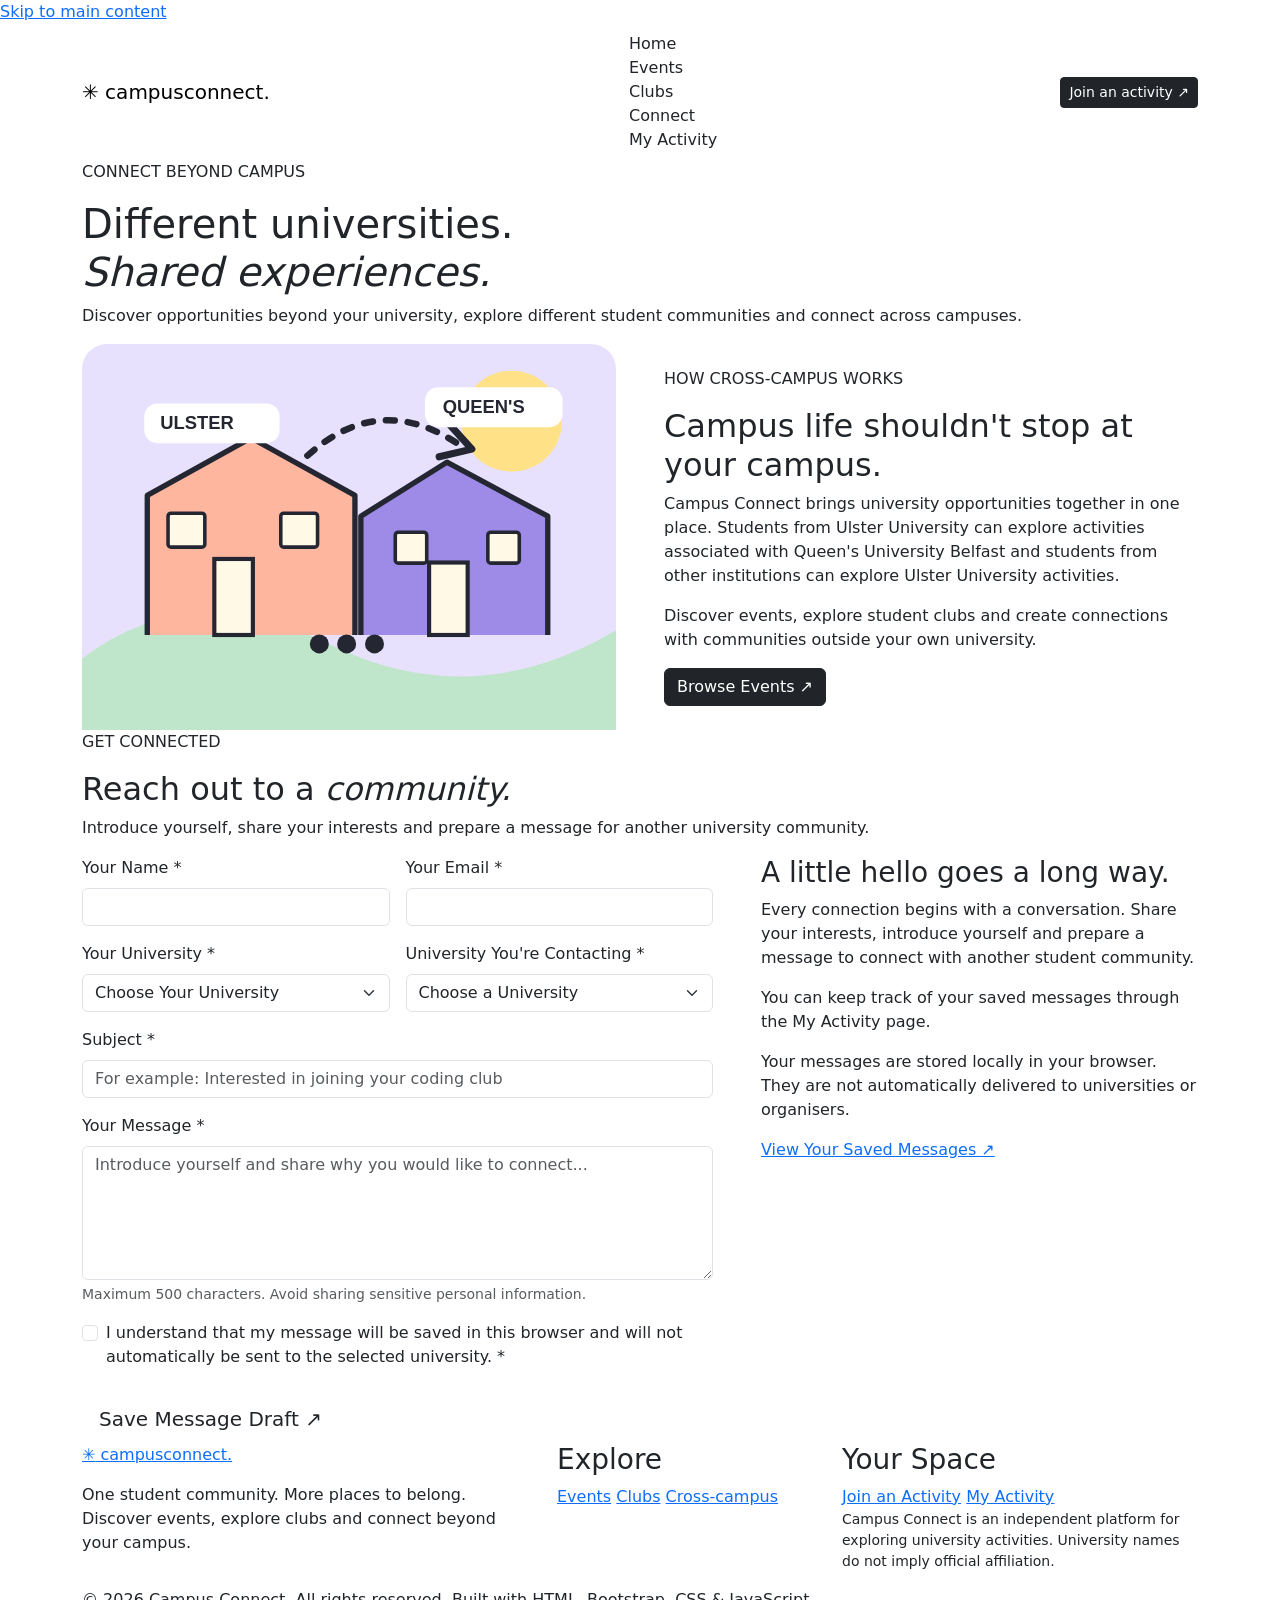
==== connect.html @ 79df5d70 "created all basic html foundation files" ====
<!DOCTYPE html>
<html lang="en">

<head>
    <meta charset="UTF-8">
    <meta name="viewport" content="width=device-width, initial-scale=1.0">

    <meta name="description" content="Connect with university student communities and discover cross-campus opportunities.">

    <title>Cross-Campus Connect | Campus Connect</title>

    <!-- Bootstrap CSS -->
    <link href="https://cdn.jsdelivr.net/npm/bootstrap@5.3.3/dist/css/bootstrap.min.css" rel="stylesheet">

    <!-- Favicon -->
    <link rel="icon" type="image/svg+xml" href="images/favicon.svg">

    <!-- Custom CSS -->
    <link rel="stylesheet" href="css/style.css">

    <!-- JavaScript -->
    <script src="js/script.js" defer></script>
</head>

<body data-page="connect">

    <a class="skip-link" href="#main">Skip to main content</a>

    <!-- Navigation -->
    <header class="site-header">

        <nav class="navbar navbar-expand-lg" aria-label="Main navigation">

            <div class="container nav-wrap">

                <a class="navbar-brand brand" href="index.html" aria-label="Campus Connect home">
                    <span class="brand-mark" aria-hidden="true">✳</span>
                    campus<span>connect</span><span class="brand-dot">.</span>
                </a>

                <div class="nav-links" aria-label="Site pages">
                    <a class="nav-link" href="index.html">Home</a>
                    <a class="nav-link" href="events.html">Events</a>
                    <a class="nav-link" href="clubs.html">Clubs</a>
                    <a class="nav-link active" href="connect.html" aria-current="page">Connect</a>
                    <a class="nav-link" href="dashboard.html">My Activity</a>
                </div>

                <a href="register.html" class="btn btn-dark btn-sm nav-join">
                    Join an activity
                    <span aria-hidden="true">↗</span>
                </a>

            </div>

        </nav>

    </header>

    <main id="main">

        <!-- Hero Section -->
        <section class="page-hero page-hero-lilac">

            <div class="container">

                <p class="kicker">
                    CONNECT BEYOND CAMPUS
                </p>

                <h1>
                    Different universities.<br>
                    <em>Shared experiences.</em>
                </h1>

                <p>
                    Discover opportunities beyond your university,
                    explore different student communities and
                    connect across campuses.
                </p>

            </div>

        </section>

        <!-- Cross-Campus Information -->
        <section class="section-space">

            <div class="container">

                <div class="row align-items-center g-5">

                    <div class="col-lg-6">

                        <img
                            class="img-fluid rounded-art"
                            src="images/cross-campus.svg"
                            alt="Illustration of university campuses connected together"
                        >

                    </div>

                    <div class="col-lg-6">

                        <p class="kicker">
                            HOW CROSS-CAMPUS WORKS
                        </p>

                        <h2>
                            Campus life shouldn't stop at your campus.
                        </h2>

                        <p class="lead-copy">
                            Campus Connect brings university opportunities
                            together in one place. Students from Ulster
                            University can explore activities associated
                            with Queen's University Belfast and students
                            from other institutions can explore
                            Ulster University activities.
                        </p>

                        <p>
                            Discover events, explore student clubs and
                            create connections with communities outside
                            your own university.
                        </p>

                        <a class="btn btn-dark" href="events.html">
                            Browse Events ↗
                        </a>

                    </div>

                </div>

            </div>

        </section>

        <!-- Contact Section -->
        <section class="section-space section-soft">

            <div class="container">

                <div class="section-top">

                    <div>

                        <p class="kicker">
                            GET CONNECTED
                        </p>

                        <h2>
                            Reach out to a <em>community.</em>
                        </h2>

                    </div>

                    <p>
                        Introduce yourself, share your interests and
                        prepare a message for another university community.
                    </p>

                </div>

                <div class="row g-5">

                    <!-- Contact Form -->
                    <div class="col-lg-7">

                        <div class="form-panel">

                            <form id="contactForm" novalidate>

                                <div class="row g-3">

                                    <!-- Name -->
                                    <div class="col-md-6">

                                        <label for="contactName" class="form-label">
                                            Your Name *
                                        </label>

                                        <input
                                            id="contactName"
                                            class="form-control"
                                            type="text"
                                            maxlength="80"
                                            autocomplete="name"
                                            required
                                        >

                                        <div class="invalid-feedback">
                                            Enter your name.
                                        </div>

                                    </div>

                                    <!-- Email -->
                                    <div class="col-md-6">

                                        <label for="contactEmail" class="form-label">
                                            Your Email *
                                        </label>

                                        <input
                                            id="contactEmail"
                                            class="form-control"
                                            type="email"
                                            maxlength="120"
                                            autocomplete="email"
                                            required
                                        >

                                        <div class="invalid-feedback">
                                            Enter a valid email address.
                                        </div>

                                    </div>

                                    <!-- Your University -->
                                    <div class="col-md-6">

                                        <label for="contactFrom" class="form-label">
                                            Your University *
                                        </label>

                                        <select
                                            id="contactFrom"
                                            class="form-select"
                                            required
                                        >

                                            <option value="">
                                                Choose Your University
                                            </option>

                                            <option>Ulster University</option>

                                            <option>Queen's University Belfast</option>

                                            <option>Belfast Metropolitan College</option>

                                            <option>Other university</option>

                                        </select>

                                        <div class="invalid-feedback">
                                            Choose your university.
                                        </div>

                                    </div>

                                    <!-- Destination University -->
                                    <div class="col-md-6">

                                        <label for="contactTo" class="form-label">
                                            University You're Contacting *
                                        </label>

                                        <select
                                            id="contactTo"
                                            class="form-select"
                                            required
                                        >

                                            <option value="">
                                                Choose a University
                                            </option>

                                            <option>Ulster University</option>

                                            <option>Queen's University Belfast</option>

                                            <option>Belfast Metropolitan College</option>

                                        </select>

                                        <div class="invalid-feedback">
                                            Choose a destination university.
                                        </div>

                                    </div>

                                    <!-- Subject -->
                                    <div class="col-12">

                                        <label for="contactSubject" class="form-label">
                                            Subject *
                                        </label>

                                        <input
                                            id="contactSubject"
                                            class="form-control"
                                            maxlength="100"
                                            type="text"
                                            placeholder="For example: Interested in joining your coding club"
                                            required
                                        >

                                        <div class="invalid-feedback">
                                            Please enter a subject.
                                        </div>

                                    </div>

                                    <!-- Message -->
                                    <div class="col-12">

                                        <label for="contactMessage" class="form-label">
                                            Your Message *
                                        </label>

                                        <textarea
                                            id="contactMessage"
                                            class="form-control"
                                            maxlength="500"
                                            rows="5"
                                            placeholder="Introduce yourself and share why you would like to connect..."
                                            required
                                        ></textarea>

                                        <div class="invalid-feedback">
                                            Write a message (at least 10 characters).
                                        </div>

                                        <div class="form-text">
                                            Maximum 500 characters.
                                            Avoid sharing sensitive personal information.
                                        </div>

                                    </div>

                                    <!-- Confirmation -->
                                    <div class="col-12">

                                        <div class="form-check">

                                            <input
                                                class="form-check-input"
                                                id="contactConsent"
                                                type="checkbox"
                                                required
                                            >

                                            <label for="contactConsent" class="form-check-label">
                                                I understand that my message will
                                                be saved in this browser and will not
                                                automatically be sent to the selected university. *
                                            </label>

                                            <div class="invalid-feedback">
                                                Please confirm before continuing.
                                            </div>

                                        </div>

                                    </div>

                                </div>

                                <!-- Feedback -->
                                <div
                                    id="contactAlert"
                                    class="alert d-none mt-4"
                                    aria-live="polite"
                                    role="status"
                                ></div>

                                <!-- Submit Button -->
                                <button
                                    class="btn btn-accent btn-lg mt-4"
                                    type="submit"
                                >
                                    Save Message Draft ↗
                                </button>

                            </form>

                        </div>

                    </div>

                    <!-- Information Panel -->
                    <div class="col-lg-5">

                        <div class="side-info">

                            <h3>
                                A little hello goes a long way.
                            </h3>

                            <p>
                                Every connection begins with a conversation.
                                Share your interests, introduce yourself
                                and prepare a message to connect with
                                another student community.
                            </p>

                            <p>
                                You can keep track of your saved messages
                                through the My Activity page.
                            </p>

                            <p class="note-box">
                                Your messages are stored locally in
                                your browser. They are not automatically
                                delivered to universities or organisers.
                            </p>

                            <a class="text-arrow" href="dashboard.html">
                                View Your Saved Messages ↗
                            </a>

                        </div>

                    </div>

                </div>

            </div>

        </section>

    </main>

    <!-- Footer -->
    <footer class="site-footer">

        <div class="container">

            <div class="row g-4 align-items-start">

                <div class="col-lg-5">

                    <a class="brand footer-brand" href="index.html">
                        <span class="brand-mark" aria-hidden="true">✳</span>
                        campus<span>connect</span><span class="brand-dot">.</span>
                    </a>

                    <p class="footer-copy mt-3">
                        One student community. More places to belong.
                        <br>
                        Discover events, explore clubs and connect
                        beyond your campus.
                    </p>

                </div>

                <div class="col-6 col-lg-3">

                    <h3 class="footer-heading">
                        Explore
                    </h3>

                    <a href="events.html">Events</a>
                    <a href="clubs.html">Clubs</a>
                    <a href="connect.html">Cross-campus</a>

                </div>

                <div class="col-6 col-lg-4">

                    <h3 class="footer-heading">
                        Your Space
                    </h3>

                    <a href="register.html">Join an Activity</a>
                    <a href="dashboard.html">My Activity</a>

                    <p class="small footer-note">
                        Campus Connect is an independent platform
                        for exploring university activities.
                        University names do not imply official affiliation.
                    </p>

                </div>

            </div>

            <div class="footer-bottom">

                <span>
                    &copy; 2026 Campus Connect. All rights reserved.
                </span>

                <span>
                    Built with HTML, Bootstrap, CSS & JavaScript
                </span>

            </div>

        </div>

    </footer>

</body>
</html>
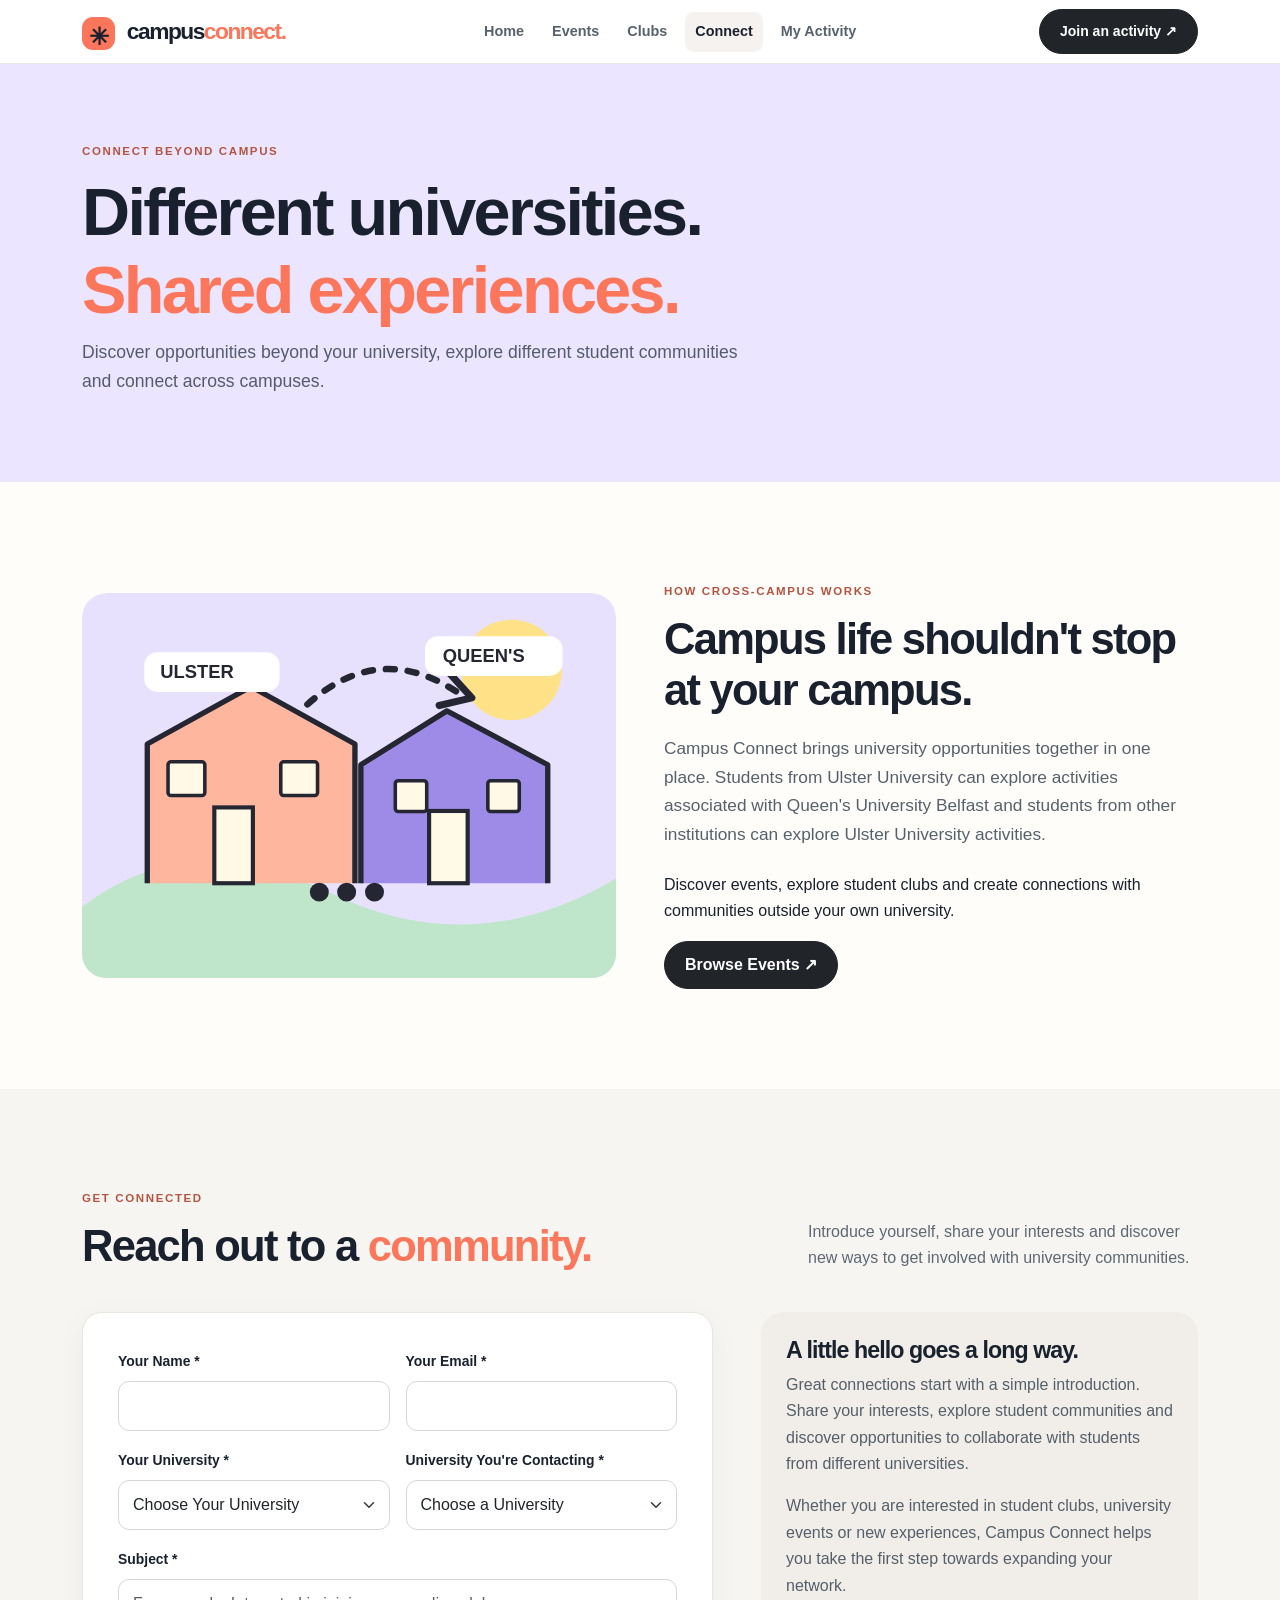
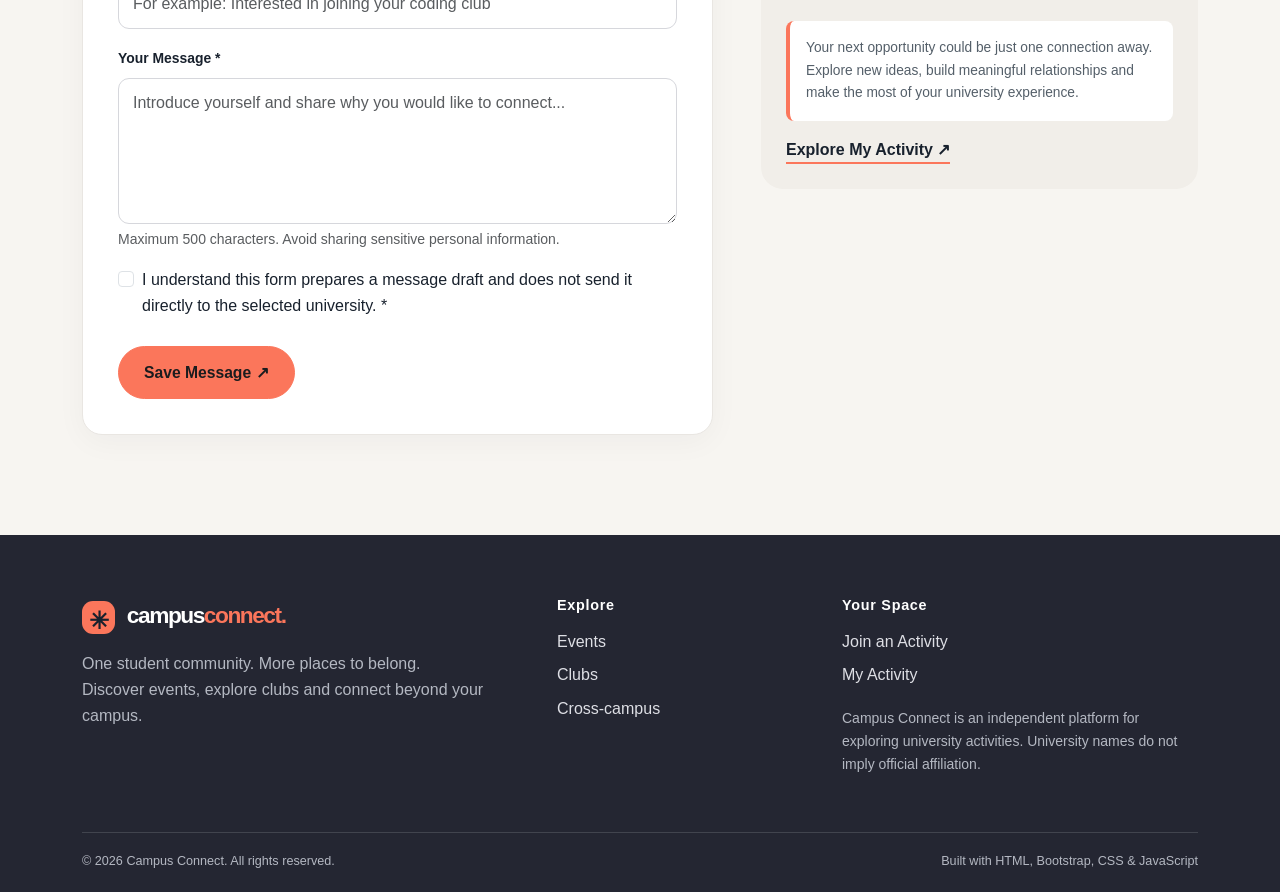
==== commit 9cdfb879: "Updated connect.html minor fix" ====
--- a/connect.html
+++ b/connect.html
@@ -40,11 +40,17 @@
                 </a>
 
                 <div class="nav-links" aria-label="Site pages">
+
                     <a class="nav-link" href="index.html">Home</a>
+
                     <a class="nav-link" href="events.html">Events</a>
+
                     <a class="nav-link" href="clubs.html">Clubs</a>
+
                     <a class="nav-link active" href="connect.html" aria-current="page">Connect</a>
+
                     <a class="nav-link" href="dashboard.html">My Activity</a>
+
                 </div>
 
                 <a href="register.html" class="btn btn-dark btn-sm nav-join">
@@ -158,8 +164,9 @@
                     </div>
 
                     <p>
-                        Introduce yourself, share your interests and
-                        prepare a message for another university community.
+                        Introduce yourself, share your interests
+                        and discover new ways to get involved
+                        with university communities.
                     </p>
 
                 </div>
@@ -345,9 +352,9 @@
                                             >
 
                                             <label for="contactConsent" class="form-check-label">
-                                                I understand that my message will
-                                                be saved in this browser and will not
-                                                automatically be sent to the selected university. *
+                                                I understand this form prepares a message
+                                                draft and does not send it directly
+                                                to the selected university. *
                                             </label>
 
                                             <div class="invalid-feedback">
@@ -373,7 +380,7 @@
                                     class="btn btn-accent btn-lg mt-4"
                                     type="submit"
                                 >
-                                    Save Message Draft ↗
+                                    Save Message ↗
                                 </button>
 
                             </form>
@@ -392,25 +399,29 @@
                             </h3>
 
                             <p>
-                                Every connection begins with a conversation.
-                                Share your interests, introduce yourself
-                                and prepare a message to connect with
-                                another student community.
+                                Great connections start with a simple
+                                introduction. Share your interests,
+                                explore student communities and discover
+                                opportunities to collaborate with
+                                students from different universities.
                             </p>
 
                             <p>
-                                You can keep track of your saved messages
-                                through the My Activity page.
+                                Whether you are interested in student clubs,
+                                university events or new experiences,
+                                Campus Connect helps you take the first
+                                step towards expanding your network.
                             </p>
 
                             <p class="note-box">
-                                Your messages are stored locally in
-                                your browser. They are not automatically
-                                delivered to universities or organisers.
+                                Your next opportunity could be just
+                                one connection away. Explore new ideas,
+                                build meaningful relationships and
+                                make the most of your university experience.
                             </p>
 
                             <a class="text-arrow" href="dashboard.html">
-                                View Your Saved Messages ↗
+                                Explore My Activity ↗
                             </a>
 
                         </div>
--- a/css/style.css
+++ b/css/style.css
@@ -0,0 +1,1068 @@
+
+/* =========================================
+   CAMPUS CONNECT - MAIN STYLESHEET
+========================================= */
+
+/* General Colours */
+
+:root {
+    --ink: #18212d;
+    --muted: #5d6873;
+    --paper: #fffdf9;
+    --peach: #ffdfca;
+    --coral: #fb765b;
+    --lavender: #e6ddff;
+    --mint: #dcf4dd;
+    --line: #e9e6e2;
+}
+
+/* General Styling */
+
+* {
+    box-sizing: border-box;
+}
+
+html {
+    scroll-behavior: smooth;
+}
+
+body {
+    background-color: var(--paper);
+    color: var(--ink);
+    font-family: Arial, Helvetica, sans-serif;
+    line-height: 1.65;
+}
+
+a {
+    color: inherit;
+}
+
+a:focus-visible,
+button:focus-visible,
+input:focus-visible,
+select:focus-visible,
+textarea:focus-visible {
+    outline: 3px solid #2f66d3;
+    outline-offset: 3px;
+}
+
+h1, h2, h3, h4, h5 {
+    color: var(--ink);
+    font-weight: 800;
+    line-height: 1.17;
+    letter-spacing: -0.04em;
+}
+
+h1 {
+    font-size: clamp(2.9rem, 5.2vw, 5.5rem);
+}
+
+h2 {
+    font-size: clamp(2.1rem, 3.4vw, 3.5rem);
+}
+
+h3 {
+    font-size: 1.45rem;
+}
+
+em {
+    color: var(--coral);
+    font-style: normal;
+}
+
+/* Accessibility */
+
+.skip-link {
+    position: absolute;
+    left: 15px;
+    top: -60px;
+    z-index: 99;
+    background: white;
+    padding: 10px 14px;
+}
+
+.skip-link:focus {
+    top: 8px;
+}
+
+/* =========================================
+   NAVIGATION BAR
+========================================= */
+
+.site-header {
+    background: #ffffff;
+    border-bottom: 1px solid var(--line);
+}
+
+.nav-wrap {
+    display: flex;
+    gap: 20px;
+    flex-wrap: wrap;
+}
+
+.brand {
+    font-size: 1.42rem;
+    color: var(--ink);
+    font-weight: 900;
+    letter-spacing: -0.065em;
+    text-decoration: none;
+    white-space: nowrap;
+}
+
+.brand span:not(.brand-mark):not(.brand-dot) {
+    color: var(--coral);
+}
+
+.brand-mark {
+    display: inline-grid;
+    place-items: center;
+    width: 33px;
+    height: 33px;
+    margin-right: 7px;
+    background: var(--coral);
+    color: var(--ink);
+    border-radius: 11px;
+    font-size: 24px;
+    vertical-align: middle;
+}
+
+.brand-dot {
+    color: var(--coral);
+}
+
+.nav-links {
+    display: flex;
+    gap: 8px;
+    flex-wrap: wrap;
+    justify-content: center;
+    align-items: center;
+}
+
+.nav-links .nav-link {
+    padding: 8px 10px;
+    font-size: 0.9rem;
+    font-weight: 700;
+    color: #58616e;
+    border-radius: 9px;
+    text-decoration: none;
+}
+
+.nav-links .nav-link.active,
+.nav-links .nav-link:hover {
+    color: var(--ink);
+    background: #f5f2ef;
+}
+
+.nav-join {
+    border-radius: 100px;
+    padding: 10px 16px;
+    font-weight: 700;
+}
+
+/* =========================================
+   BUTTONS
+========================================= */
+
+.btn {
+    border-radius: 100px;
+    padding: 11px 20px;
+    font-weight: 700;
+}
+
+.btn-lg {
+    padding: 14px 25px;
+    font-size: 0.98rem;
+}
+
+.btn-accent {
+    background: var(--coral);
+    border-color: var(--coral);
+    color: #1b1c1e;
+}
+
+.btn-accent:hover,
+.btn-accent:focus {
+    background: #e7634b;
+    border-color: #e7634b;
+    color: #111111;
+}
+
+.btn-outline-dark {
+    border-color: var(--ink);
+}
+
+/* =========================================
+   COMMON SECTIONS
+========================================= */
+
+.kicker,
+.eyebrow {
+    font-weight: 900;
+    letter-spacing: 0.14em;
+    font-size: 0.72rem;
+    text-transform: uppercase;
+}
+
+.kicker {
+    color: #b45441;
+    margin-bottom: 13px;
+}
+
+.section-space {
+    padding: 100px 0;
+}
+
+.section-soft {
+    background: #f7f5f1;
+}
+
+.section-top {
+    display: flex;
+    align-items: end;
+    justify-content: space-between;
+    gap: 25px;
+    margin-bottom: 40px;
+}
+
+.section-top > p {
+    max-width: 390px;
+    color: var(--muted);
+    margin: 0;
+}
+
+.section-top h2 {
+    margin-bottom: 0;
+}
+
+.text-arrow {
+    text-decoration: none;
+    font-weight: 800;
+    border-bottom: 2px solid var(--coral);
+    padding-bottom: 4px;
+}
+
+.text-arrow:hover {
+    color: #be4830;
+}
+
+/* =========================================
+   HOMEPAGE HERO SECTION
+========================================= */
+
+.hero-home {
+    background: linear-gradient(
+        120deg,
+        #fff2e8 0%,
+        #f7f2ed 45%,
+        #f0eefe 100%
+    );
+
+    padding: 85px 0 80px;
+    overflow: hidden;
+}
+
+.hero-home h1 {
+    margin: 23px 0 20px;
+}
+
+.eyebrow {
+    display: flex;
+    align-items: center;
+    gap: 9px;
+    color: #a34f3d;
+}
+
+.eyebrow-line {
+    width: 26px;
+    height: 2px;
+    background: var(--coral);
+    display: inline-block;
+}
+
+.hero-description {
+    max-width: 510px;
+    font-size: 1.12rem;
+    color: #525963;
+}
+
+.hero-actions {
+    margin-top: 30px;
+    display: flex;
+    flex-wrap: wrap;
+    gap: 13px;
+}
+
+.trust-line {
+    display: flex;
+    align-items: center;
+    gap: 13px;
+    margin-top: 36px;
+    color: #5c6470;
+    font-size: 0.86rem;
+}
+
+/* Student Avatars */
+
+.avatar-stack {
+    display: flex;
+    padding-left: 8px;
+}
+
+.avatar-stack b {
+    display: grid;
+    place-items: center;
+    margin-left: -8px;
+    width: 34px;
+    height: 34px;
+    border: 3px solid white;
+    border-radius: 100%;
+    background: var(--mint);
+    color: #212a2a;
+}
+
+.avatar-stack b:nth-child(2) {
+    background: var(--peach);
+}
+
+.avatar-stack b:nth-child(3) {
+    background: var(--lavender);
+}
+
+/* Hero Image */
+
+.hero-art {
+    position: relative;
+    max-width: 620px;
+    margin: auto;
+}
+
+.hero-illustration {
+    width: 100%;
+    filter: drop-shadow(
+        0 22px 30px rgba(34, 33, 49, 0.10)
+    );
+}
+
+.float-card {
+    position: absolute;
+    border-radius: 15px;
+    background: white;
+    box-shadow: 0 10px 25px rgba(30, 30, 40, 0.11);
+    font-size: 0.82rem;
+    font-weight: 800;
+    padding: 14px 18px;
+}
+
+.float-card-top {
+    right: -8px;
+    top: 11%;
+    transform: rotate(5deg);
+}
+
+.float-card-top span {
+    color: #e8664f;
+}
+
+.float-card-bottom {
+    left: -5px;
+    bottom: 10%;
+    transform: rotate(-5deg);
+}
+
+.float-circle {
+    color: #dd624d;
+    font-size: 1.1rem;
+}
+
+/* =========================================
+   FEATURES BANNER
+========================================= */
+
+.ticker {
+    background: #242632;
+    color: white;
+}
+
+.ticker-items {
+    padding: 19px 0;
+    display: flex;
+    flex-wrap: wrap;
+    gap: 20px;
+    justify-content: space-between;
+    font-size: 0.82rem;
+    font-weight: 800;
+    letter-spacing: 0.02em;
+}
+
+/* =========================================
+   HOW IT WORKS SECTION
+========================================= */
+
+.step-card {
+    border: 1px solid rgba(24, 33, 45, 0.07);
+    border-radius: 23px;
+    padding: 35px 30px 30px;
+}
+
+.step-peach {
+    background: #ffe6d7;
+}
+
+.step-lilac {
+    background: #e7e1fc;
+}
+
+.step-mint {
+    background: #e0f5e5;
+}
+
+.step-number {
+    font-size: 0.75rem;
+    font-weight: 800;
+    letter-spacing: 0.1em;
+}
+
+.step-emoji {
+    display: grid;
+    place-items: center;
+    width: 85px;
+    height: 85px;
+    margin: 35px 0 24px;
+    background: rgba(255, 255, 255, 0.6);
+    border-radius: 50%;
+    font-size: 3.2rem;
+}
+
+.step-card h3 {
+    font-size: 1.55rem;
+    max-width: 280px;
+}
+
+.step-card p {
+    color: #4b5661;
+    margin: 18px 0 26px;
+}
+
+/* =========================================
+   FEATURED EVENT CARDS
+========================================= */
+
+.preview-card {
+    background: white;
+    border: 1px solid var(--line);
+    border-radius: 20px;
+    overflow: hidden;
+    box-shadow: 0 6px 22px rgba(33, 29, 24, 0.05);
+}
+
+.preview-card img {
+    display: block;
+    width: 100%;
+    height: 220px;
+    object-fit: cover;
+}
+
+.preview-body {
+    padding: 25px;
+}
+
+.preview-body h3 {
+    margin: 14px 0 8px;
+}
+
+.preview-body p {
+    color: var(--muted);
+}
+
+.preview-body .text-arrow {
+    display: inline-block;
+    margin-top: 9px;
+}
+
+.tag {
+    background: #f2ede7;
+    border-radius: 100px;
+    padding: 7px 11px;
+    font-size: 0.68rem;
+    letter-spacing: 0.06em;
+    font-weight: 900;
+}
+
+.sample-note {
+    font-size: 0.86rem;
+    color: var(--muted);
+}
+
+/* =========================================
+   CROSS CAMPUS SECTION
+========================================= */
+
+.rounded-art {
+    border-radius: 24px;
+    width: 100%;
+}
+
+.lead-copy {
+    color: #56616b;
+    font-size: 1.08rem;
+    margin: 18px 0 24px;
+}
+
+.info-pill {
+    display: inline-block;
+    border: 1px solid #e5dcd7;
+    padding: 12px 16px;
+    border-radius: 15px;
+    font-weight: 750;
+    background: #fff9f5;
+}
+
+/* =========================================
+   CALL TO ACTION SECTION
+========================================= */
+
+.cta-panel {
+    background: #242632;
+    color: white;
+    padding: 55px 65px;
+    border-radius: 26px;
+    display: flex;
+    gap: 25px;
+    align-items: center;
+    justify-content: space-between;
+}
+
+.cta-panel h2 {
+    color: white;
+}
+
+.cta-panel p:not(.kicker) {
+    color: #e0dce1;
+}
+
+.cta-panel .btn {
+    white-space: nowrap;
+}
+
+.cta-panel em {
+    color: #ffaf98;
+}
+
+/* =========================================
+   INNER PAGE HERO SECTIONS
+========================================= */
+
+.page-hero {
+    padding: 78px 0 70px;
+}
+
+.page-hero h1 {
+    max-width: 950px;
+}
+
+.page-hero p:not(.kicker) {
+    font-size: 1.1rem;
+    max-width: 660px;
+    color: #555c69;
+}
+
+.page-hero-peach {
+    background: #ffe4d6;
+}
+
+.page-hero-lilac {
+    background: #ebe5ff;
+}
+
+.page-hero-mint {
+    background: #e2f5e6;
+}
+
+.small-label {
+    display: inline-block;
+    border: 1px solid #b9aab0;
+    padding: 6px 12px;
+    border-radius: 100px;
+    font-size: 0.77rem;
+    font-weight: 700;
+}
+
+/* =========================================
+   SEARCH AND FILTER SECTION
+========================================= */
+
+.filter-panel,
+.form-panel {
+    border: 1px solid var(--line);
+    background: white;
+    border-radius: 20px;
+    box-shadow: 0 7px 30px rgba(25, 30, 39, 0.04);
+}
+
+.filter-panel {
+    padding: 27px;
+}
+
+.form-panel {
+    padding: 35px;
+}
+
+.form-label {
+    font-size: 0.87rem;
+    font-weight: 800;
+}
+
+.form-control,
+.form-select {
+    padding: 12px 14px;
+    border-radius: 11px;
+    border-color: #d6d7dc;
+}
+
+.form-control:focus,
+.form-select:focus {
+    border-color: #e77c65;
+    box-shadow: 0 0 0 0.2rem rgba(251, 118, 91, 0.15);
+}
+
+/* Form Introduction */
+
+.form-intro h2 {
+    font-size: 1.9rem;
+}
+
+.form-intro p {
+    color: var(--muted);
+    margin-bottom: 28px;
+}
+
+/* =========================================
+   EVENT AND CLUB RESULTS
+========================================= */
+
+.results-line {
+    display: flex;
+    align-items: baseline;
+    justify-content: space-between;
+    gap: 10px;
+    margin: 42px 0 22px;
+}
+
+.results-line h2 {
+    font-size: 1.9rem;
+    margin: 0;
+}
+
+.results-line h3 {
+    margin: 0;
+}
+
+.results-line p {
+    color: var(--muted);
+    margin: 0;
+}
+
+/* Event and Club Cards */
+
+.listing-card {
+    border: 1px solid var(--line);
+    background: white;
+    height: 100%;
+    border-radius: 20px;
+    overflow: hidden;
+    box-shadow: 0 5px 16px rgba(24, 33, 45, 0.045);
+    transition: transform 0.2s, box-shadow 0.2s;
+}
+
+.listing-card:hover {
+    transform: translateY(-4px);
+    box-shadow: 0 12px 25px rgba(24, 33, 45, 0.09);
+}
+
+.listing-image {
+    width: 100%;
+    height: 205px;
+    object-fit: cover;
+}
+
+.listing-content {
+    padding: 23px;
+}
+
+.listing-content h3 {
+    font-size: 1.42rem;
+    margin: 15px 0 10px;
+}
+
+.listing-content p {
+    color: var(--muted);
+    font-size: 0.93rem;
+}
+
+.listing-meta {
+    font-weight: 700;
+    font-size: 0.84rem;
+    color: #4c5965;
+}
+
+.listing-bottom {
+    display: flex;
+    flex-wrap: wrap;
+    justify-content: space-between;
+    align-items: center;
+    gap: 12px;
+    margin-top: 22px;
+}
+
+.listing-bottom .btn {
+    font-size: 0.84rem;
+    padding: 9px 15px;
+}
+
+/* Empty Search Results */
+
+.empty-state {
+    text-align: center;
+    padding: 70px 20px;
+    border-radius: 20px;
+    background: #f5f1ed;
+}
+
+/* =========================================
+   REGISTRATION FORM
+========================================= */
+
+.host-callout {
+    background: #f6f3ff;
+    border-left: 4px solid #a99de9;
+    padding: 14px 17px;
+    border-radius: 8px;
+    font-size: 0.89rem;
+}
+
+/* Information Panel */
+
+.side-info {
+    padding: 25px;
+    border-radius: 22px;
+    background: #f1eee9;
+}
+
+.side-info h2 {
+    font-size: 2rem;
+}
+
+.side-info p {
+    color: #545f69;
+}
+
+/* Steps */
+
+.side-step {
+    padding: 16px 0;
+    border-bottom: 1px solid #dcd5cb;
+}
+
+.side-step strong {
+    display: inline-grid;
+    width: 38px;
+    height: 38px;
+    place-items: center;
+    border-radius: 10px;
+    margin-right: 10px;
+    background: white;
+}
+
+/* Information Note */
+
+.note-box {
+    padding: 16px;
+    background: white;
+    border-left: 4px solid var(--coral);
+    border-radius: 8px;
+    margin-top: 22px;
+    font-size: 0.86rem;
+}
+
+/* =========================================
+   DASHBOARD
+========================================= */
+
+.dashboard-head {
+    display: flex;
+    justify-content: space-between;
+    align-items: center;
+    gap: 20px;
+}
+
+.dashboard-stat-row {
+    display: grid;
+    grid-template-columns: repeat(3, 1fr);
+    gap: 18px;
+    margin: 35px 0 48px;
+}
+
+.mini-stat {
+    background: white;
+    border: 1px solid var(--line);
+    border-radius: 18px;
+    padding: 24px;
+}
+
+.mini-stat strong {
+    display: block;
+    font-size: 2.4rem;
+    line-height: 1.2;
+}
+
+.mini-stat span {
+    color: var(--muted);
+    font-size: 0.87rem;
+}
+
+/* Saved Activities */
+
+.saved-card {
+    border: 1px solid var(--line);
+    border-radius: 16px;
+    background: white;
+    padding: 20px;
+    margin-bottom: 14px;
+    overflow-wrap: anywhere;
+}
+
+.saved-card h4 {
+    font-size: 1.16rem;
+}
+
+.saved-card p {
+    margin: 5px 0;
+    color: var(--muted);
+    font-size: 0.88rem;
+}
+
+.saved-card .btn {
+    margin-top: 10px;
+    padding: 7px 12px;
+    font-size: 0.8rem;
+}
+
+/* Empty Dashboard */
+
+.saved-empty {
+    border-radius: 16px;
+    background: #f7f3ed;
+    padding: 28px;
+    color: #58616b;
+}
+
+.saved-empty p {
+    margin: 0 0 15px;
+}
+
+/* =========================================
+   FOOTER
+========================================= */
+
+.site-footer {
+    background: #242632;
+    color: white;
+    padding: 62px 0 20px;
+}
+
+.footer-brand {
+    color: white;
+}
+
+.footer-heading {
+    color: white;
+    font-size: 0.9rem;
+    letter-spacing: 0.05em;
+    margin-bottom: 15px;
+}
+
+.site-footer a:not(.brand) {
+    display: block;
+    color: #dedfe5;
+    text-decoration: none;
+    margin: 7px 0;
+}
+
+.site-footer a:hover {
+    color: white;
+    text-decoration: underline;
+}
+
+.footer-copy,
+.footer-note {
+    color: #b4b8c2;
+}
+
+.footer-note {
+    margin-top: 18px;
+}
+
+.footer-bottom {
+    margin-top: 40px;
+    border-top: 1px solid #41444e;
+    padding-top: 18px;
+    color: #b4b8c2;
+    font-size: 0.79rem;
+    display: flex;
+    justify-content: space-between;
+    flex-wrap: wrap;
+    gap: 10px;
+}
+
+/* =========================================
+   RESPONSIVE DESIGN - TABLET
+========================================= */
+
+@media (max-width: 991px) {
+
+    .nav-wrap {
+        justify-content: center;
+    }
+
+    .nav-links {
+        order: 3;
+        flex-basis: 100%;
+    }
+
+    .nav-join {
+        margin-left: auto;
+    }
+
+    .section-space {
+        padding: 70px 0;
+    }
+
+    .hero-home {
+        padding: 65px 0;
+    }
+
+    .hero-art {
+        max-width: 560px;
+    }
+
+    .float-card-top {
+        right: 6px;
+    }
+
+}
+
+/* =========================================
+   RESPONSIVE DESIGN - MOBILE
+========================================= */
+
+@media (max-width: 600px) {
+
+    .nav-wrap {
+        gap: 10px;
+    }
+
+    .nav-join {
+        font-size: 0.72rem;
+        padding: 9px;
+    }
+
+    .brand {
+        font-size: 1.15rem;
+    }
+
+    .nav-links {
+        gap: 0;
+    }
+
+    .nav-links .nav-link {
+        font-size: 0.76rem;
+        padding: 6px 7px;
+    }
+
+    .hero-actions .btn {
+        width: 100%;
+    }
+
+    .float-card {
+        display: none;
+    }
+
+    .ticker-items {
+        gap: 8px;
+        justify-content: center;
+    }
+
+    .ticker-items span {
+        font-size: 0.7rem;
+    }
+
+    .section-top {
+        display: block;
+    }
+
+    .section-top > p,
+    .section-top > a {
+        margin-top: 20px;
+    }
+
+    .cta-panel {
+        padding: 36px 25px;
+        display: block;
+    }
+
+    .cta-panel .btn {
+        margin-top: 10px;
+    }
+
+    .page-hero {
+        padding: 52px 0;
+    }
+
+    .filter-panel,
+    .form-panel {
+        padding: 22px 18px;
+    }
+
+    .dashboard-stat-row {
+        gap: 8px;
+    }
+
+    .mini-stat {
+        padding: 14px;
+    }
+
+    .mini-stat strong {
+        font-size: 1.75rem;
+    }
+
+    .mini-stat span {
+        font-size: 0.7rem;
+    }
+
+    .dashboard-head {
+        display: block;
+    }
+
+    .dashboard-head .btn {
+        margin-top: 18px;
+    }
+
+}
+
+/* Accessibility - Reduced Motion */
+
+@media (prefers-reduced-motion: reduce) {
+
+    html {
+        scroll-behavior: auto;
+    }
+
+    .listing-card {
+        transition: none;
+    }
+
+    .listing-card:hover {
+        transform: none;
+    }
+
+}
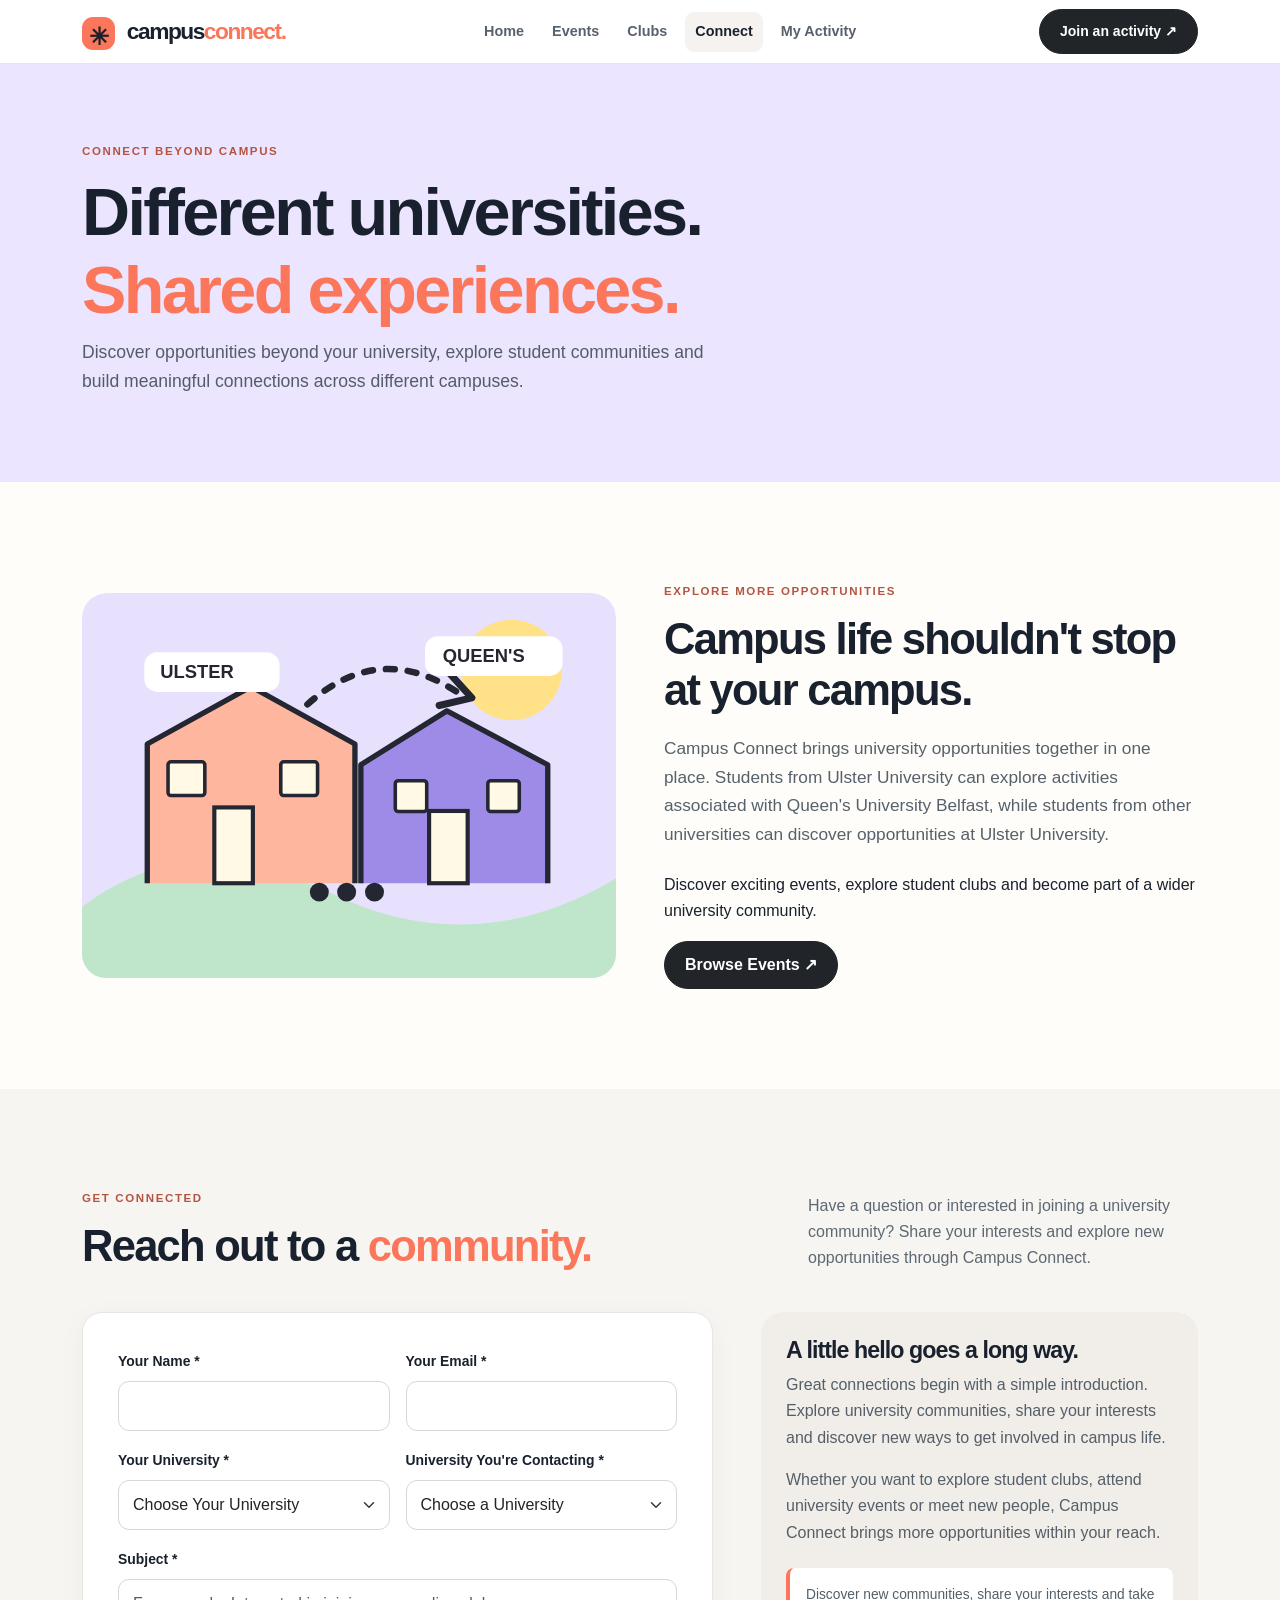
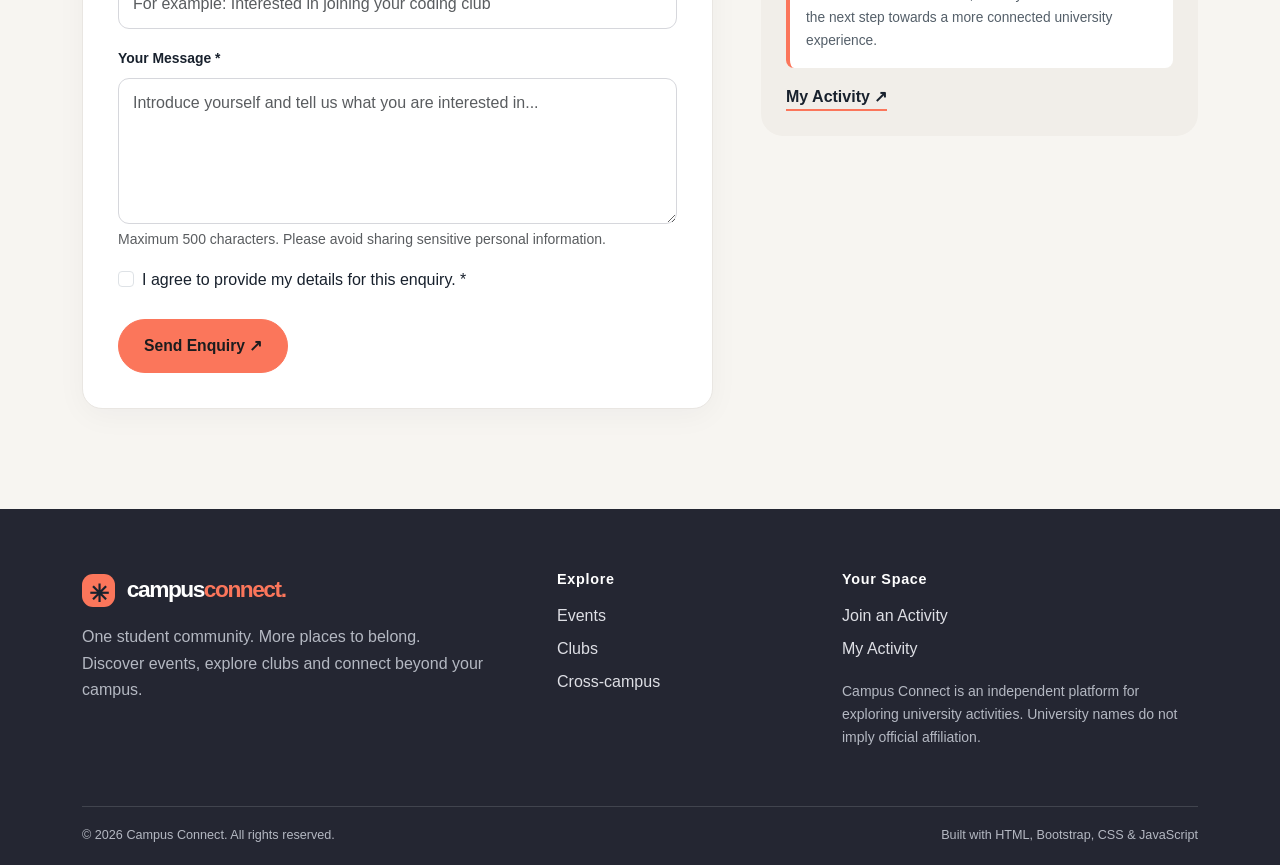
==== commit ecd85187: "button fix at connect.html" ====
--- a/connect.html
+++ b/connect.html
@@ -21,13 +21,14 @@
 
     <!-- JavaScript -->
     <script src="js/script.js" defer></script>
+
 </head>
 
 <body data-page="connect">
 
     <a class="skip-link" href="#main">Skip to main content</a>
 
-    <!-- Navigation -->
+    <!-- Navigation Bar -->
     <header class="site-header">
 
         <nav class="navbar navbar-expand-lg" aria-label="Main navigation">
@@ -47,7 +48,9 @@
 
                     <a class="nav-link" href="clubs.html">Clubs</a>
 
-                    <a class="nav-link active" href="connect.html" aria-current="page">Connect</a>
+                    <a class="nav-link active" href="connect.html" aria-current="page">
+                        Connect
+                    </a>
 
                     <a class="nav-link" href="dashboard.html">My Activity</a>
 
@@ -64,6 +67,7 @@
 
     </header>
 
+    <!-- Main Content -->
     <main id="main">
 
         <!-- Hero Section -->
@@ -82,8 +86,8 @@
 
                 <p>
                     Discover opportunities beyond your university,
-                    explore different student communities and
-                    connect across campuses.
+                    explore student communities and build meaningful
+                    connections across different campuses.
                 </p>
 
             </div>
@@ -110,7 +114,7 @@
                     <div class="col-lg-6">
 
                         <p class="kicker">
-                            HOW CROSS-CAMPUS WORKS
+                            EXPLORE MORE OPPORTUNITIES
                         </p>
 
                         <h2>
@@ -121,15 +125,15 @@
                             Campus Connect brings university opportunities
                             together in one place. Students from Ulster
                             University can explore activities associated
-                            with Queen's University Belfast and students
-                            from other institutions can explore
-                            Ulster University activities.
+                            with Queen's University Belfast, while students
+                            from other universities can discover
+                            opportunities at Ulster University.
                         </p>
 
                         <p>
-                            Discover events, explore student clubs and
-                            create connections with communities outside
-                            your own university.
+                            Discover exciting events, explore student
+                            clubs and become part of a wider university
+                            community.
                         </p>
 
                         <a class="btn btn-dark" href="events.html">
@@ -164,9 +168,10 @@
                     </div>
 
                     <p>
-                        Introduce yourself, share your interests
-                        and discover new ways to get involved
-                        with university communities.
+                        Have a question or interested in joining
+                        a university community? Share your interests
+                        and explore new opportunities through
+                        Campus Connect.
                     </p>
 
                 </div>
@@ -182,7 +187,7 @@
 
                                 <div class="row g-3">
 
-                                    <!-- Name -->
+                                    <!-- Full Name -->
                                     <div class="col-md-6">
 
                                         <label for="contactName" class="form-label">
@@ -199,7 +204,7 @@
                                         >
 
                                         <div class="invalid-feedback">
-                                            Enter your name.
+                                            Please enter your full name.
                                         </div>
 
                                     </div>
@@ -221,7 +226,7 @@
                                         >
 
                                         <div class="invalid-feedback">
-                                            Enter a valid email address.
+                                            Please enter a valid email address.
                                         </div>
 
                                     </div>
@@ -243,18 +248,26 @@
                                                 Choose Your University
                                             </option>
 
-                                            <option>Ulster University</option>
-
-                                            <option>Queen's University Belfast</option>
-
-                                            <option>Belfast Metropolitan College</option>
-
-                                            <option>Other university</option>
+                                            <option>
+                                                Ulster University
+                                            </option>
+
+                                            <option>
+                                                Queen's University Belfast
+                                            </option>
+
+                                            <option>
+                                                Belfast Metropolitan College
+                                            </option>
+
+                                            <option>
+                                                Other university
+                                            </option>
 
                                         </select>
 
                                         <div class="invalid-feedback">
-                                            Choose your university.
+                                            Please select your university.
                                         </div>
 
                                     </div>
@@ -276,16 +289,22 @@
                                                 Choose a University
                                             </option>
 
-                                            <option>Ulster University</option>
-
-                                            <option>Queen's University Belfast</option>
-
-                                            <option>Belfast Metropolitan College</option>
+                                            <option>
+                                                Ulster University
+                                            </option>
+
+                                            <option>
+                                                Queen's University Belfast
+                                            </option>
+
+                                            <option>
+                                                Belfast Metropolitan College
+                                            </option>
 
                                         </select>
 
                                         <div class="invalid-feedback">
-                                            Choose a destination university.
+                                            Please select a university.
                                         </div>
 
                                     </div>
@@ -324,17 +343,17 @@
                                             class="form-control"
                                             maxlength="500"
                                             rows="5"
-                                            placeholder="Introduce yourself and share why you would like to connect..."
+                                            placeholder="Introduce yourself and tell us what you are interested in..."
                                             required
                                         ></textarea>
 
                                         <div class="invalid-feedback">
-                                            Write a message (at least 10 characters).
+                                            Please write a message of at least 10 characters.
                                         </div>
 
                                         <div class="form-text">
                                             Maximum 500 characters.
-                                            Avoid sharing sensitive personal information.
+                                            Please avoid sharing sensitive personal information.
                                         </div>
 
                                     </div>
@@ -352,9 +371,7 @@
                                             >
 
                                             <label for="contactConsent" class="form-check-label">
-                                                I understand this form prepares a message
-                                                draft and does not send it directly
-                                                to the selected university. *
+                                                I agree to provide my details for this enquiry. *
                                             </label>
 
                                             <div class="invalid-feedback">
@@ -367,7 +384,7 @@
 
                                 </div>
 
-                                <!-- Feedback -->
+                                <!-- Success and Error Message -->
                                 <div
                                     id="contactAlert"
                                     class="alert d-none mt-4"
@@ -380,7 +397,7 @@
                                     class="btn btn-accent btn-lg mt-4"
                                     type="submit"
                                 >
-                                    Save Message ↗
+                                    Send Enquiry ↗
                                 </button>
 
                             </form>
@@ -399,29 +416,27 @@
                             </h3>
 
                             <p>
-                                Great connections start with a simple
-                                introduction. Share your interests,
-                                explore student communities and discover
-                                opportunities to collaborate with
-                                students from different universities.
+                                Great connections begin with a simple
+                                introduction. Explore university communities,
+                                share your interests and discover new ways
+                                to get involved in campus life.
                             </p>
 
                             <p>
-                                Whether you are interested in student clubs,
-                                university events or new experiences,
-                                Campus Connect helps you take the first
-                                step towards expanding your network.
+                                Whether you want to explore student clubs,
+                                attend university events or meet new people,
+                                Campus Connect brings more opportunities
+                                within your reach.
                             </p>
 
                             <p class="note-box">
-                                Your next opportunity could be just
-                                one connection away. Explore new ideas,
-                                build meaningful relationships and
-                                make the most of your university experience.
+                                Discover new communities, share your
+                                interests and take the next step towards
+                                a more connected university experience.
                             </p>
 
                             <a class="text-arrow" href="dashboard.html">
-                                Explore My Activity ↗
+                                My Activity ↗
                             </a>
 
                         </div>
@@ -443,11 +458,14 @@
 
             <div class="row g-4 align-items-start">
 
+                <!-- Brand -->
                 <div class="col-lg-5">
 
                     <a class="brand footer-brand" href="index.html">
+
                         <span class="brand-mark" aria-hidden="true">✳</span>
                         campus<span>connect</span><span class="brand-dot">.</span>
+
                     </a>
 
                     <p class="footer-copy mt-3">
@@ -459,6 +477,7 @@
 
                 </div>
 
+                <!-- Explore Links -->
                 <div class="col-6 col-lg-3">
 
                     <h3 class="footer-heading">
@@ -466,19 +485,27 @@
                     </h3>
 
                     <a href="events.html">Events</a>
+
                     <a href="clubs.html">Clubs</a>
+
                     <a href="connect.html">Cross-campus</a>
 
                 </div>
 
+                <!-- Your Space -->
                 <div class="col-6 col-lg-4">
 
                     <h3 class="footer-heading">
                         Your Space
                     </h3>
 
-                    <a href="register.html">Join an Activity</a>
-                    <a href="dashboard.html">My Activity</a>
+                    <a href="register.html">
+                        Join an Activity
+                    </a>
+
+                    <a href="dashboard.html">
+                        My Activity
+                    </a>
 
                     <p class="small footer-note">
                         Campus Connect is an independent platform
@@ -490,6 +517,7 @@
 
             </div>
 
+            <!-- Footer Bottom -->
             <div class="footer-bottom">
 
                 <span>
